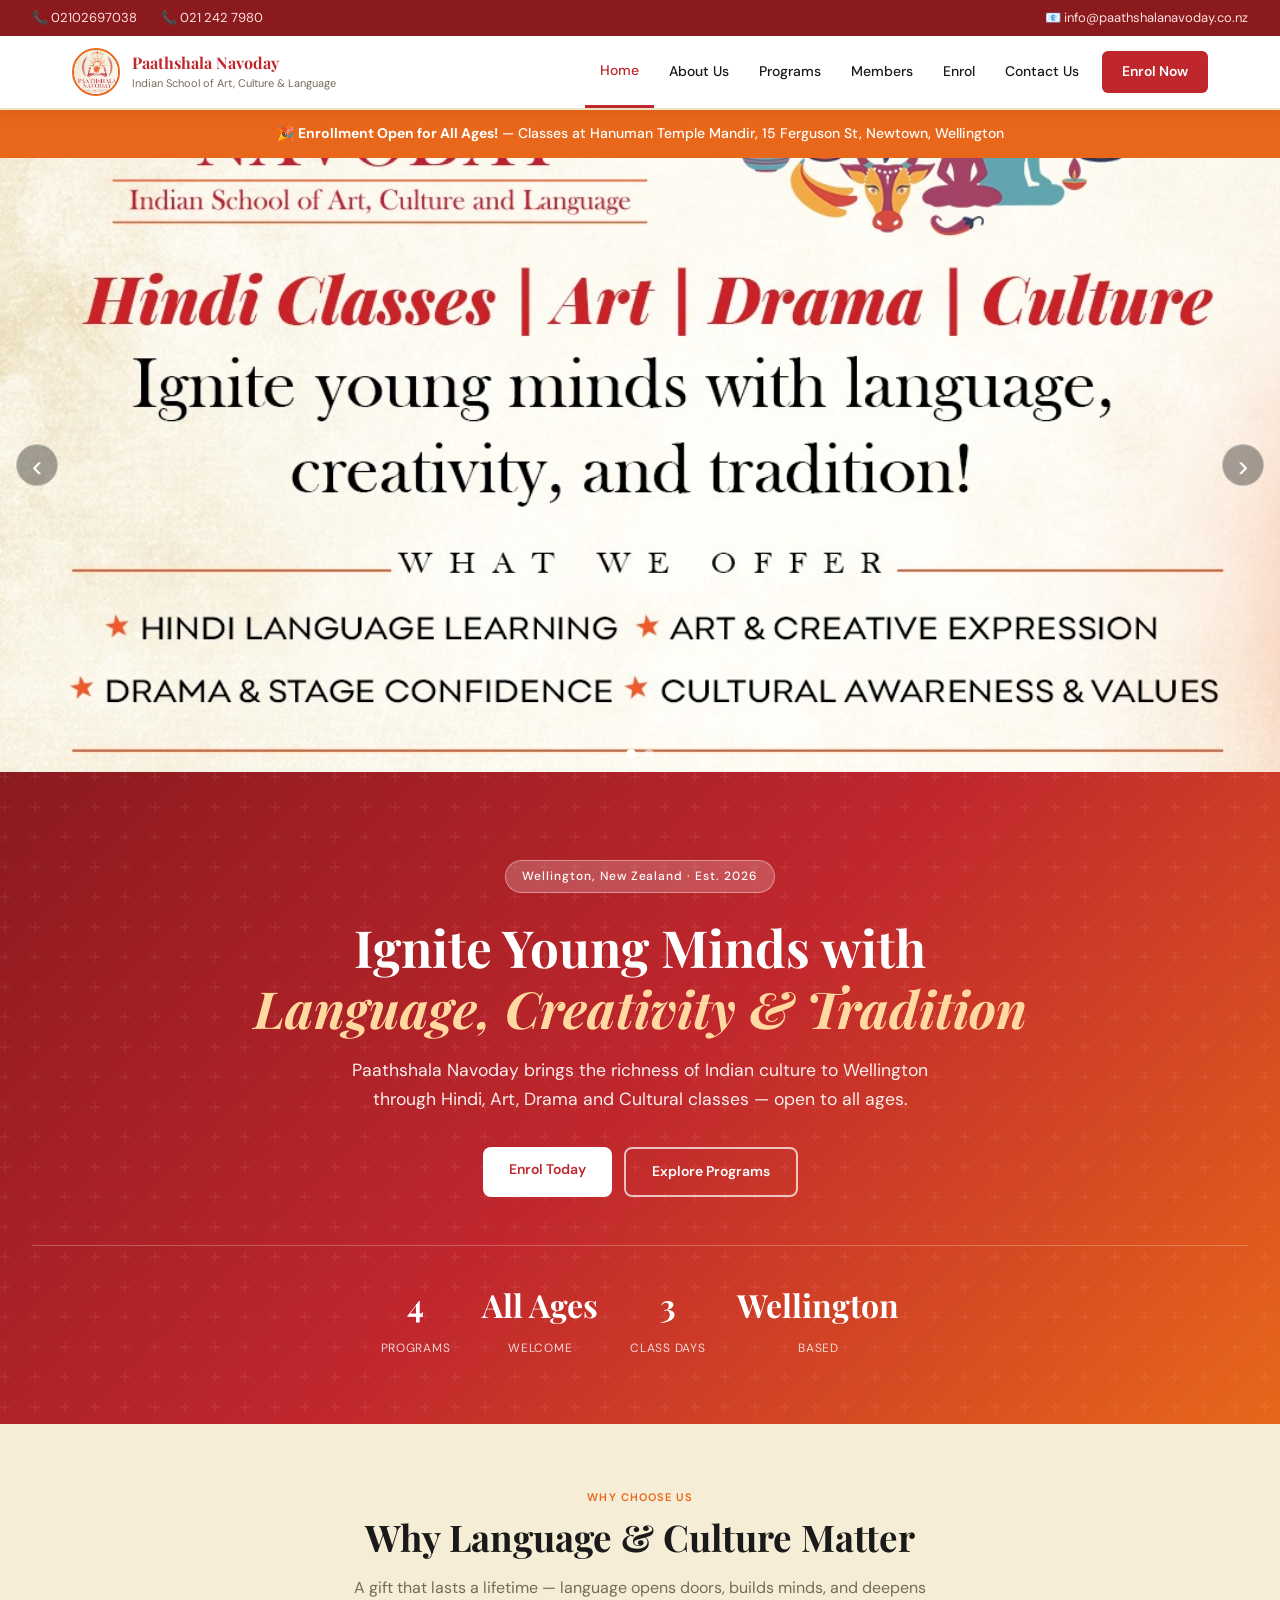
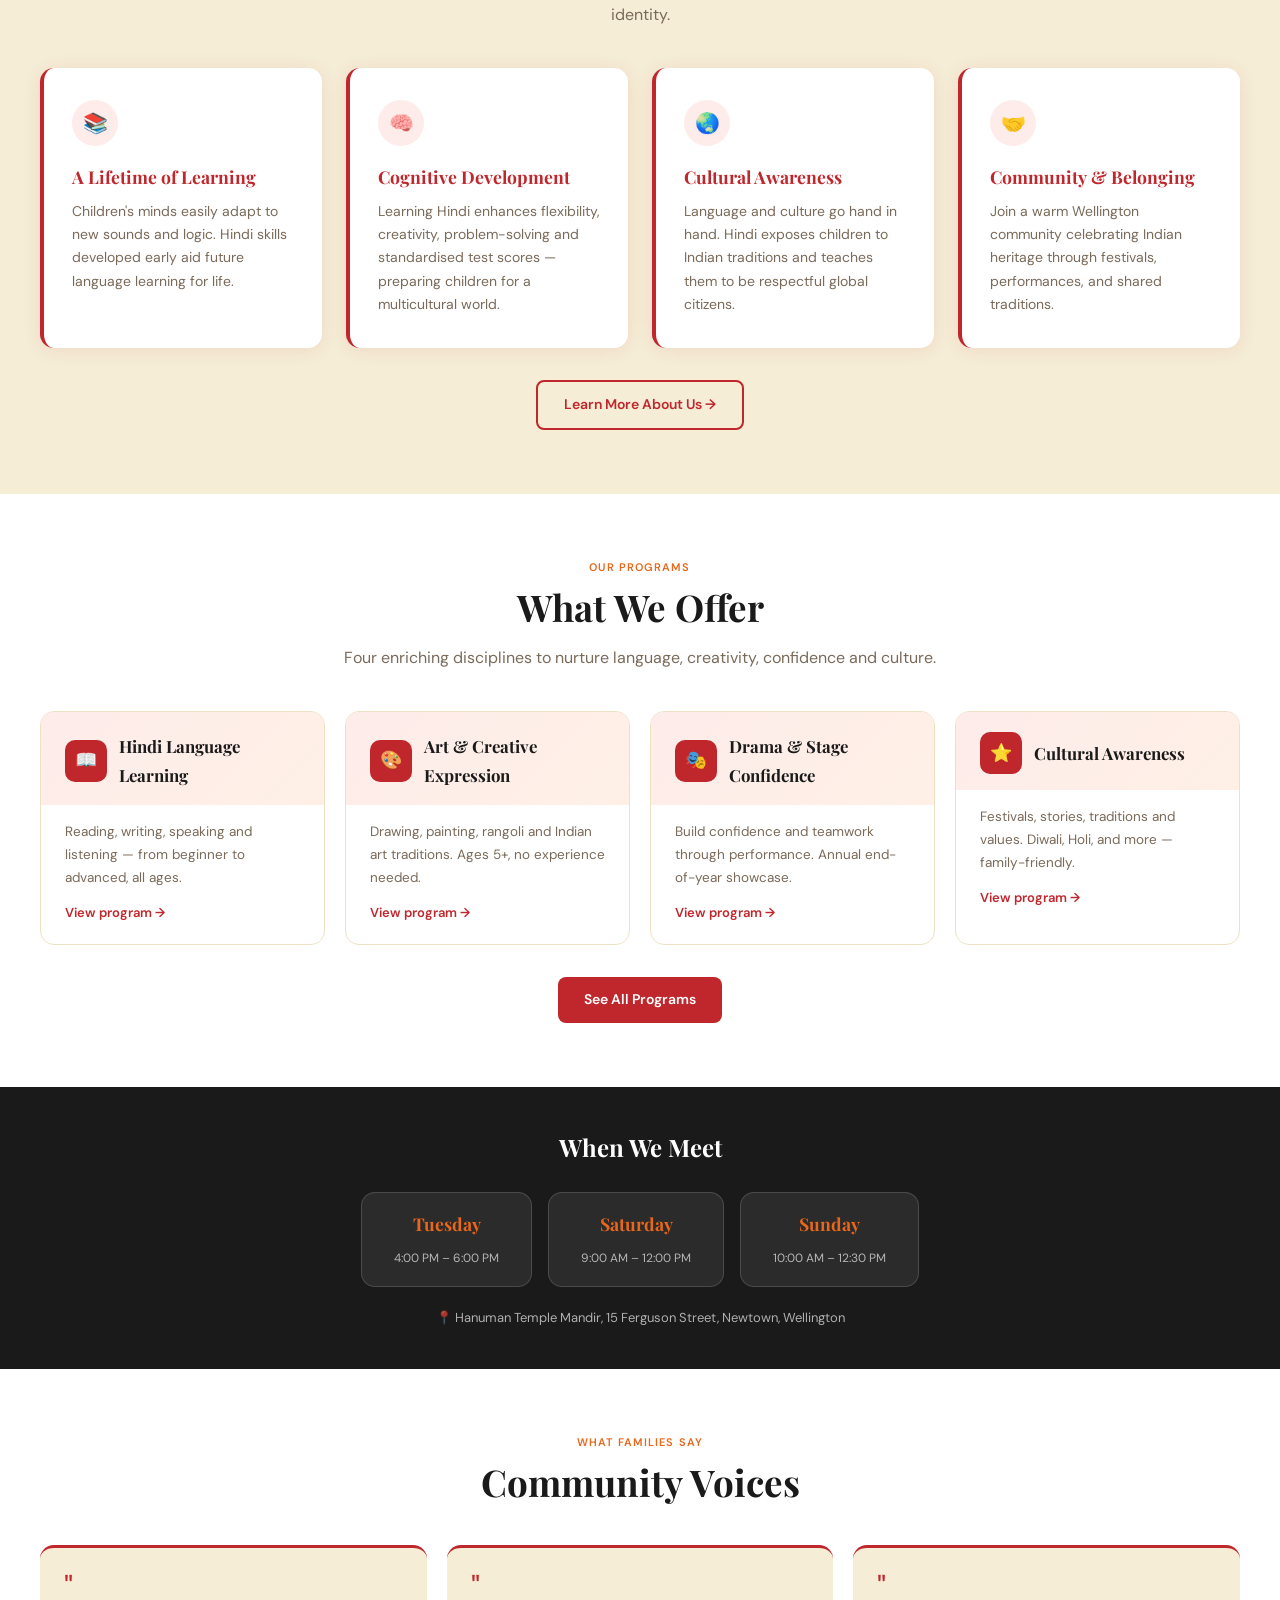
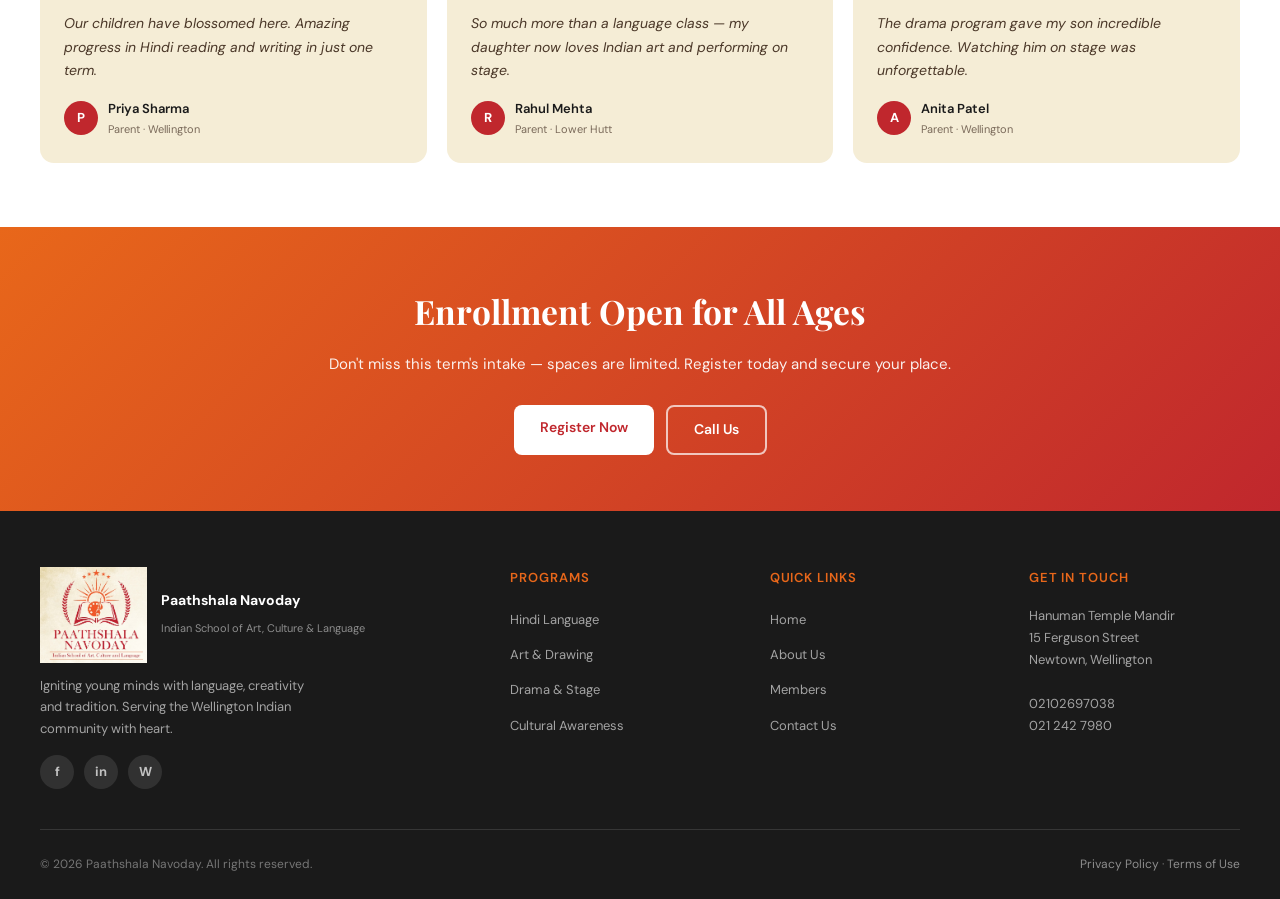
==== index.html @ f293eddf "Initial commit: Paathshala Navoday static website Made-with: Cursor" ====
<!DOCTYPE html>
<html lang="en" data-page-css="assets/css/home.css">
<head>
  <meta charset="UTF-8">
  <meta name="viewport" content="width=device-width, initial-scale=1.0">
  <title>Home — Paathshala Navoday</title>
  <meta name="description" content="Paathshala Navoday — Indian School of Art, Culture and Language in Wellington, NZ. Hindi, Art, Drama and Cultural classes for all ages.">
  <link rel="icon" href="assets/images/logo-paathshala.png" type="image/png">
  <link rel="preconnect" href="https://fonts.googleapis.com">
  <link rel="preconnect" href="https://fonts.gstatic.com" crossorigin>
  <link href="https://fonts.googleapis.com/css2?family=Playfair+Display:ital,wght@0,500;0,700;1,500&family=DM+Sans:wght@400;500;600&display=swap" rel="stylesheet">
  <script src="assets/js/site-bootstrap.js"></script>
</head>
<body data-page="Home">
<div id="nav-placeholder"></div>

<main id="main-content">

  <!-- ANNOUNCEMENT -->
  <div class="announce" role="alert">
    🎉 <strong>Enrollment Open for All Ages!</strong> — Classes at Hanuman Temple Mandir, 15 Ferguson St, Newtown, Wellington
  </div>

  <!-- HERO -->
  <section class="hero-carousel" aria-label="Highlights">
    <div class="carousel-track" id="hero-carousel-track">
        <article class="carousel-slide active" aria-roledescription="slide" aria-label="1 of 2">
            <img src="assets/images/PHOTO-2026-04-22-09-54-56.jpg" alt="Paathshala Navoday program highlights poster">
            <!-- <div class="carousel-overlay">
                <p class="carousel-kicker">Paathshala Navoday</p>
                <h2>Hindi, Art, Drama &amp; Culture for all ages</h2>
                <a href="#contact" class="btn-primary">Enrol Now</a>
            </div> -->
        </article>
        <article class="carousel-slide" aria-roledescription="slide" aria-label="2 of 2">
            <img src="assets/images/IMG_0646.jpg" alt="Skit art program">
        </article>
    </div>
    <button class="carousel-btn prev" type="button" aria-label="Previous slide">‹</button>
    <button class="carousel-btn next" type="button" aria-label="Next slide">›</button>
    <div class="carousel-dots" aria-label="Carousel navigation">
        <button class="dot active" type="button" aria-label="Go to slide 1"></button>
        <button class="dot" type="button" aria-label="Go to slide 2"></button>
    </div>
</section>
  <section class="hero" aria-labelledby="hero-title">
    <div class="hero-badge">Wellington, New Zealand · Est. 2026</div>
    <h1 id="hero-title">Ignite Young Minds with<br><em>Language, Creativity &amp; Tradition</em></h1>
    <p>Paathshala Navoday brings the richness of Indian culture to Wellington through Hindi, Art, Drama and Cultural classes — open to all ages.</p>
    <div class="hero-actions">
      <a href="contact/contact.html" class="btn-white">Enrol Today</a>
      <a href="programs/programs.html" class="btn-outline" style="color:#fff;border-color:rgba(255,255,255,0.7);">Explore Programs</a>
    </div>
    <div class="hero-stats" aria-label="School highlights">
      <div class="hero-stat"><strong>4</strong><span>Programs</span></div>
      <div class="hero-stat"><strong>All Ages</strong><span>Welcome</span></div>
      <div class="hero-stat"><strong>3</strong><span>Class Days</span></div>
      <div class="hero-stat"><strong>Wellington</strong><span>Based</span></div>
    </div>
  </section>

  <!-- WHY SECTION -->
  <section class="why-section" aria-labelledby="why-title">
    <div class="container">
      <div class="section-header centered">
        <p class="section-label">Why Choose Us</p>
        <h2 class="section-title" id="why-title">Why Language &amp; Culture Matter</h2>
        <p class="section-sub">A gift that lasts a lifetime — language opens doors, builds minds, and deepens identity.</p>
      </div>
      <div class="why-grid">
        <div class="why-card">
          <div class="why-icon" aria-hidden="true">📚</div>
          <h3>A Lifetime of Learning</h3>
          <p>Children's minds easily adapt to new sounds and logic. Hindi skills developed early aid future language learning for life.</p>
        </div>
        <div class="why-card">
          <div class="why-icon" aria-hidden="true">🧠</div>
          <h3>Cognitive Development</h3>
          <p>Learning Hindi enhances flexibility, creativity, problem-solving and standardised test scores — preparing children for a multicultural world.</p>
        </div>
        <div class="why-card">
          <div class="why-icon" aria-hidden="true">🌏</div>
          <h3>Cultural Awareness</h3>
          <p>Language and culture go hand in hand. Hindi exposes children to Indian traditions and teaches them to be respectful global citizens.</p>
        </div>
        <div class="why-card">
          <div class="why-icon" aria-hidden="true">🤝</div>
          <h3>Community &amp; Belonging</h3>
          <p>Join a warm Wellington community celebrating Indian heritage through festivals, performances, and shared traditions.</p>
        </div>
      </div>
      <div style="text-align:center;margin-top:2rem;">
        <a href="about/about.html" class="btn-outline">Learn More About Us →</a>
      </div>
    </div>
  </section>

  <!-- PROGRAMS PREVIEW -->
  <section aria-labelledby="prog-title">
    <div class="container">
      <div class="section-header centered">
        <p class="section-label">Our Programs</p>
        <h2 class="section-title" id="prog-title">What We Offer</h2>
        <p class="section-sub">Four enriching disciplines to nurture language, creativity, confidence and culture.</p>
      </div>
      <div class="program-preview">
        <div class="prog-card">
          <div class="prog-head">
            <div class="prog-icon">📖</div>
            <h3>Hindi Language Learning</h3>
          </div>
          <div class="prog-body">
            <p>Reading, writing, speaking and listening — from beginner to advanced, all ages.</p>
            <a href="programs/programs.html#hindi" class="prog-link">View program →</a>
          </div>
        </div>
        <div class="prog-card">
          <div class="prog-head">
            <div class="prog-icon">🎨</div>
            <h3>Art &amp; Creative Expression</h3>
          </div>
          <div class="prog-body">
            <p>Drawing, painting, rangoli and Indian art traditions. Ages 5+, no experience needed.</p>
            <a href="programs/programs.html#art" class="prog-link">View program →</a>
          </div>
        </div>
        <div class="prog-card">
          <div class="prog-head">
            <div class="prog-icon">🎭</div>
            <h3>Drama &amp; Stage Confidence</h3>
          </div>
          <div class="prog-body">
            <p>Build confidence and teamwork through performance. Annual end-of-year showcase.</p>
            <a href="programs/programs.html#drama" class="prog-link">View program →</a>
          </div>
        </div>
        <div class="prog-card">
          <div class="prog-head">
            <div class="prog-icon">⭐</div>
            <h3>Cultural Awareness</h3>
          </div>
          <div class="prog-body">
            <p>Festivals, stories, traditions and values. Diwali, Holi, and more — family-friendly.</p>
            <a href="programs/programs.html#culture" class="prog-link">View program →</a>
          </div>
        </div>
      </div>
      <div style="text-align:center;margin-top:2rem;">
        <a href="programs/programs.html" class="btn-primary">See All Programs</a>
      </div>
    </div>
  </section>

  <!-- SCHEDULE STRIP -->
  <div class="schedule-strip" aria-label="Class schedule">
    <h2>When We Meet</h2>
    <div class="days-row">
      <div class="day-pill"><strong>Tuesday</strong><span>4:00 PM – 6:00 PM</span></div>
      <div class="day-pill"><strong>Saturday</strong><span>9:00 AM – 12:00 PM</span></div>
      <div class="day-pill"><strong>Sunday</strong><span>10:00 AM – 12:30 PM</span></div>
    </div>
    <p style="margin-top:1.25rem;font-size:13px;opacity:0.65;">📍 Hanuman Temple Mandir, 15 Ferguson Street, Newtown, Wellington</p>
  </div>

  <!-- TESTIMONIALS -->
  <section aria-labelledby="testi-title">
    <div class="container">
      <div class="section-header centered">
        <p class="section-label">What Families Say</p>
        <h2 class="section-title" id="testi-title">Community Voices</h2>
      </div>
      <div class="testi-strip">
        <div class="testi-card">
          <div class="testi-quote" aria-hidden="true">"</div>
          <p class="testi-text">Our children have blossomed here. Amazing progress in Hindi reading and writing in just one term.</p>
          <div class="testi-author">
            <div class="testi-avatar">P</div>
            <div><div class="testi-name">Priya Sharma</div><div class="testi-role">Parent · Wellington</div></div>
          </div>
        </div>
        <div class="testi-card">
          <div class="testi-quote" aria-hidden="true">"</div>
          <p class="testi-text">So much more than a language class — my daughter now loves Indian art and performing on stage.</p>
          <div class="testi-author">
            <div class="testi-avatar">R</div>
            <div><div class="testi-name">Rahul Mehta</div><div class="testi-role">Parent · Lower Hutt</div></div>
          </div>
        </div>
        <div class="testi-card">
          <div class="testi-quote" aria-hidden="true">"</div>
          <p class="testi-text">The drama program gave my son incredible confidence. Watching him on stage was unforgettable.</p>
          <div class="testi-author">
            <div class="testi-avatar">A</div>
            <div><div class="testi-name">Anita Patel</div><div class="testi-role">Parent · Wellington</div></div>
          </div>
        </div>
      </div>
    </div>
  </section>

</main>

<div id="footer-placeholder"></div>
<script src="assets/js/shared.js"></script>
</body>
</html>
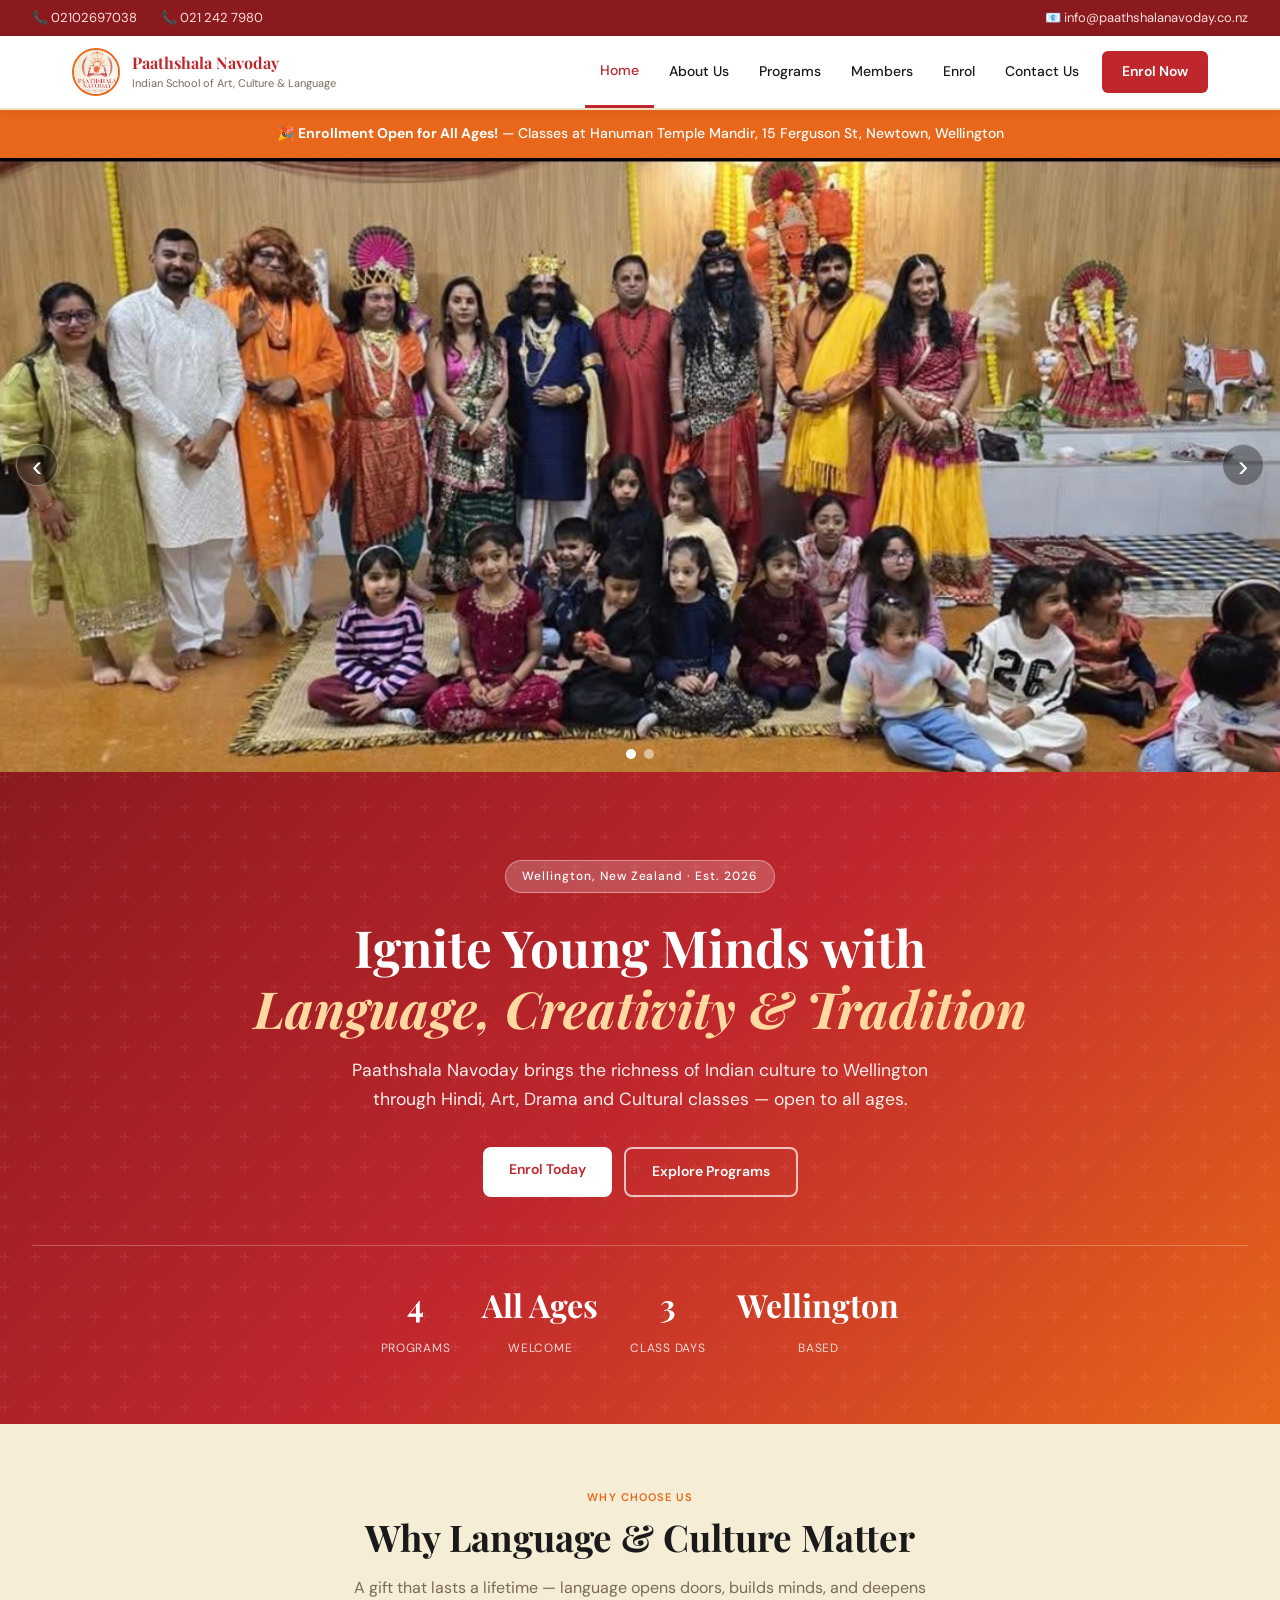
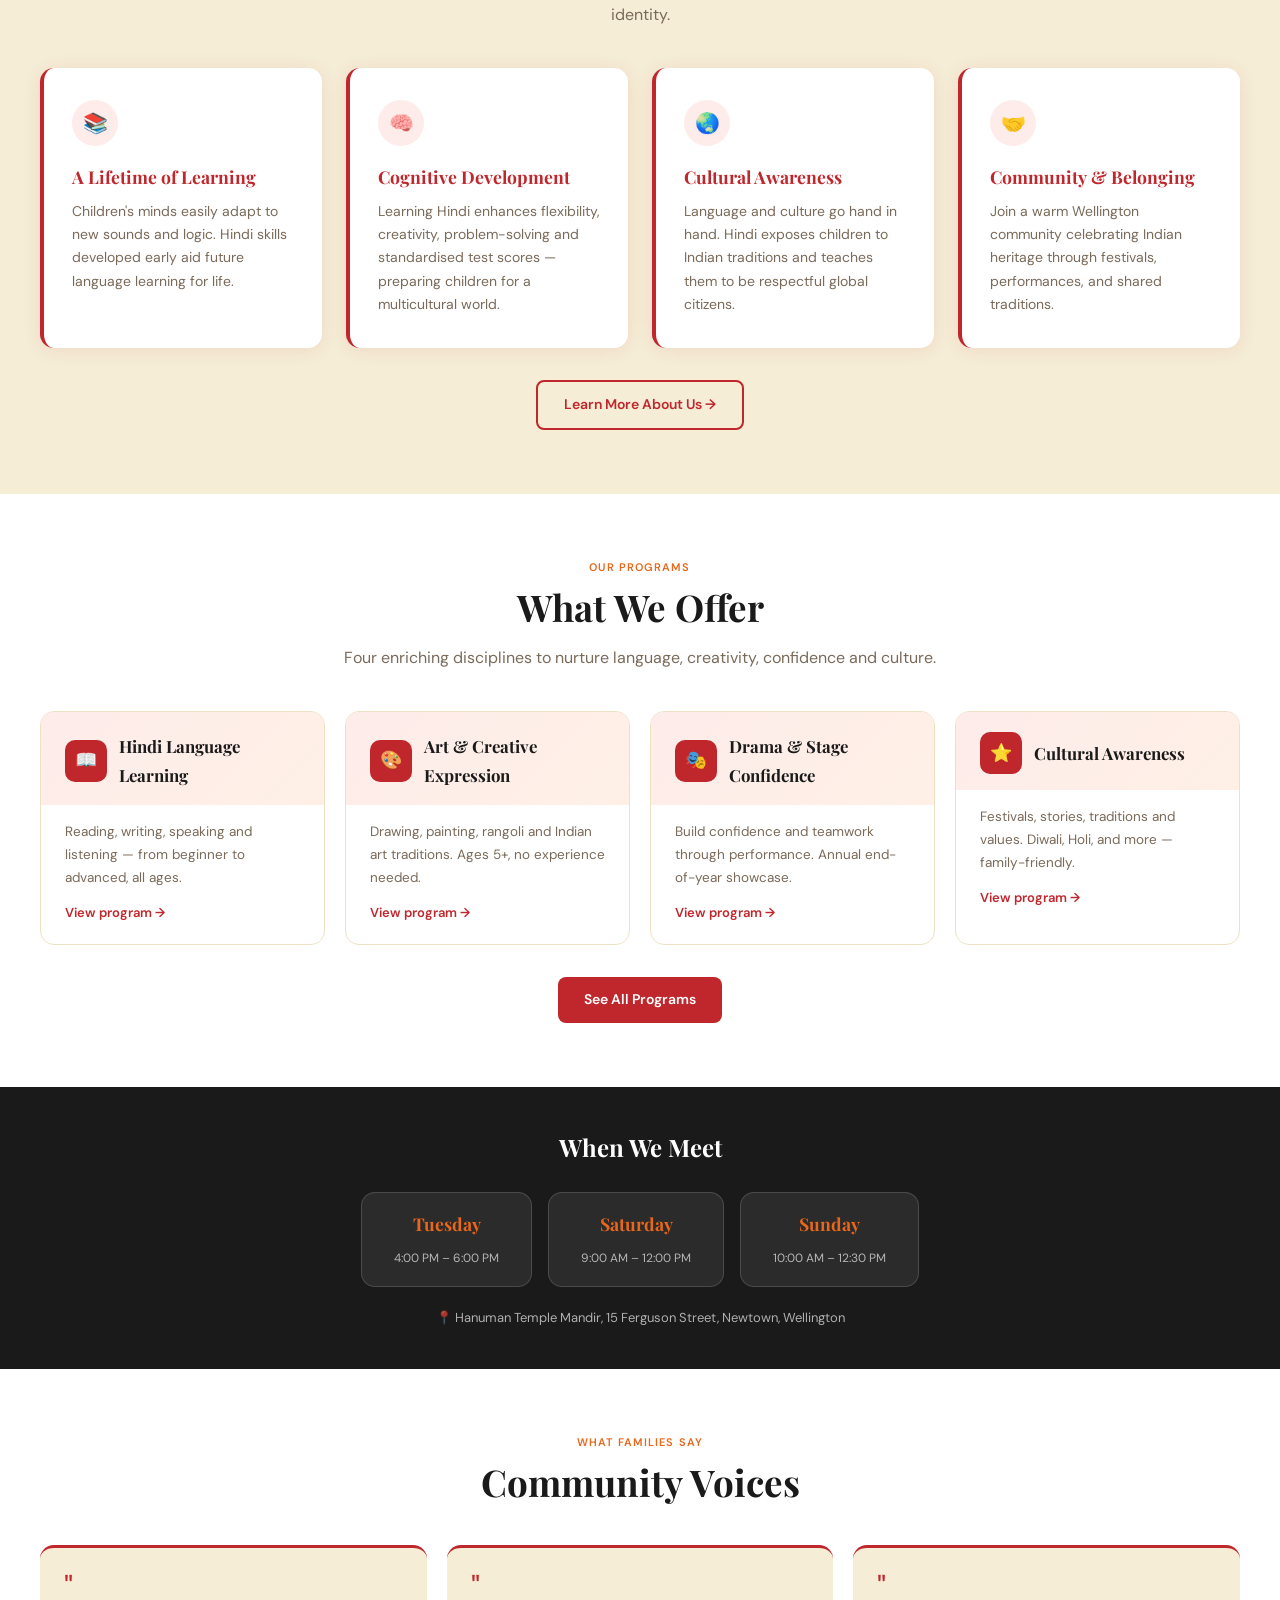
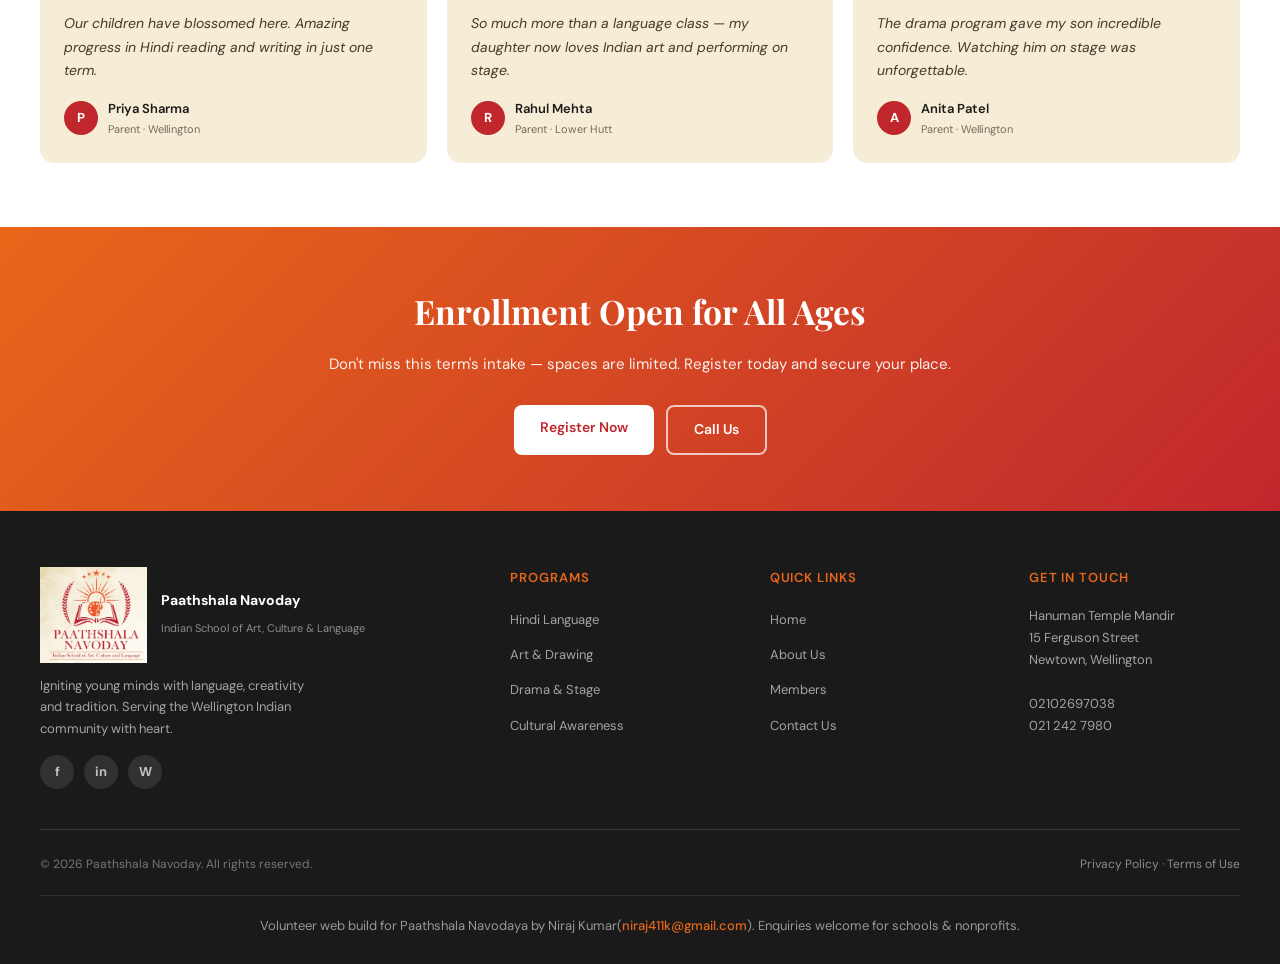
==== commit a22c13ff: "Update google map image Added footer credit message Chnage the order of Carosual" ====
--- a/index.html
+++ b/index.html
@@ -25,15 +25,15 @@
   <section class="hero-carousel" aria-label="Highlights">
     <div class="carousel-track" id="hero-carousel-track">
         <article class="carousel-slide active" aria-roledescription="slide" aria-label="1 of 2">
-            <img src="assets/images/PHOTO-2026-04-22-09-54-56.jpg" alt="Paathshala Navoday program highlights poster">
-            <!-- <div class="carousel-overlay">
+          <img src="assets/images/IMG_0646.jpg" alt="Skit art program">
+        </article>
+        <article class="carousel-slide" aria-roledescription="slide" aria-label="2 of 2">
+          <img src="assets/images/PHOTO-2026-04-22-09-54-56.jpg" alt="Paathshala Navoday program highlights poster">
+          <div class="carousel-overlay">
                 <p class="carousel-kicker">Paathshala Navoday</p>
                 <h2>Hindi, Art, Drama &amp; Culture for all ages</h2>
                 <a href="#contact" class="btn-primary">Enrol Now</a>
-            </div> -->
-        </article>
-        <article class="carousel-slide" aria-roledescription="slide" aria-label="2 of 2">
-            <img src="assets/images/IMG_0646.jpg" alt="Skit art program">
+            </div>
         </article>
     </div>
     <button class="carousel-btn prev" type="button" aria-label="Previous slide">‹</button>
